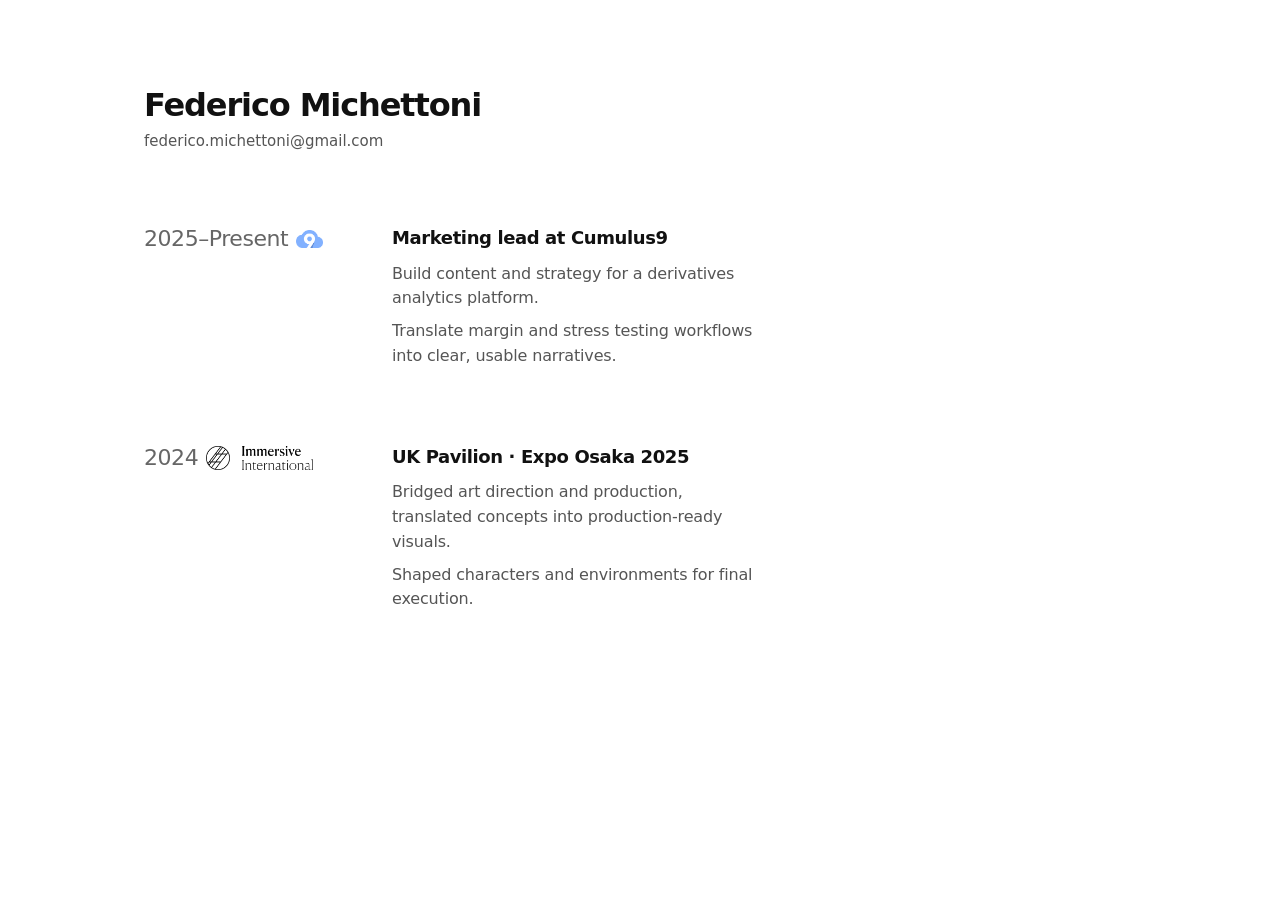
==== index.html @ 0cd0b29c "Wider hover preview; smaller dates (#666 22px); larger Immersive logo - Preview fills space from tim" ====
<!DOCTYPE html>
<html lang="en">
<head>
  <meta charset="UTF-8" />
  <meta name="viewport" content="width=device-width, initial-scale=1" />
  <meta name="description" content="Federico Michettoni — visual direction and production." />
  <title>Federico Michettoni</title>
  <link rel="stylesheet" href="css/home.css" />
</head>
<body>
  <div class="shell">
    <main class="layout page">
      <aside class="sidebar container" aria-label="Introduction and work">
        <header class="identity">
          <h1 class="name">Federico Michettoni</h1>
          <p class="identity-line">
            <a href="mailto:federico.michettoni@gmail.com">federico.michettoni@gmail.com</a>
          </p>
        </header>

        <nav class="role-list" id="roleList" aria-label="Selected work">
          <a
            class="timeline-row"
            href="cumulus9/"
            data-preview-type="video"
            data-preview-src="images/cumulus9 video.mp4"
          >
            <div class="timeline-meta" aria-hidden="true">
              <span class="timeline-date">2025–Present</span>
              <img src="images/CUMULUS9.png" alt="" />
            </div>
            <div class="timeline-content">
              <p class="role-title">Marketing lead at Cumulus9</p>
              <p class="role-desc">Build content and strategy for a derivatives analytics platform.</p>
              <p class="role-desc">Translate margin and stress testing workflows into clear, usable narratives.</p>
            </div>
          </a>

          <a
            class="timeline-row"
            href="osaka/"
            data-preview-type="video"
            data-preview-src="images/osaka 2025.mp4"
          >
            <div class="timeline-meta timeline-meta--immersive" aria-hidden="true">
              <span class="timeline-date">2024</span>
              <img src="images/IMMERSIVE.png" alt="Immersive" />
            </div>
            <div class="timeline-content">
              <p class="role-title">UK Pavilion · Expo Osaka 2025</p>
              <p class="role-desc">Bridged art direction and production, translated concepts into production-ready visuals.</p>
              <p class="role-desc">Shaped characters and environments for final execution.</p>
            </div>
          </a>
        </nav>
      </aside>

      <div class="preview-panel" id="previewPanel" aria-hidden="true">
        <div class="preview-inner" id="previewInner"></div>
      </div>
    </main>
  </div>

  <script src="js/home.js" defer></script>
</body>
</html>
---- css/home.css ----
:root {
  --text-body: #444;
  --text-primary: #111;
  --text-secondary: #555;
  --font-stack: -apple-system, system-ui, BlinkMacSystemFont, "Segoe UI", Roboto, Helvetica, Arial, sans-serif;
  /* Fixed meta column — same width every row so text column x-origin matches */
  --timeline-meta-w: 200px;
  --timeline-gap: 48px;
  --timeline-content-max: 560px;
  --timeline-block: calc(var(--timeline-meta-w) + var(--timeline-gap) + var(--timeline-content-max));
  --page-pad-left: 72px;
  --page-pad-right: 48px;
  --preview-gap: 24px;
}

*,
*::before,
*::after {
  box-sizing: border-box;
}

html {
  height: 100%;
  background: #fff;
}

body {
  margin: 0;
  min-height: 100%;
  font-family: var(--font-stack);
  font-size: 16px;
  line-height: 1.5;
  color: var(--text-body);
  background: #fff;
  -webkit-font-smoothing: antialiased;
}

a {
  color: inherit;
  text-decoration: none;
}

main.layout.page,
.layout.page,
.container {
  padding-left: var(--page-pad-left);
  padding-right: var(--page-pad-right);
}

.shell {
  min-height: 100vh;
  display: flex;
  flex-direction: column;
}

.layout {
  flex: 1;
  position: relative;
  min-height: 100vh;
  background: #fff;
  padding-top: clamp(40px, 7vw, 88px);
  padding-bottom: 56px;
}

.sidebar {
  width: var(--timeline-block);
  max-width: 100%;
  display: flex;
  flex-direction: column;
  align-items: stretch;
  position: relative;
  z-index: 1;
  background: #fff;
}

.identity {
  margin-bottom: clamp(48px, 8vh, 96px);
  max-width: var(--timeline-block);
}

.name {
  margin: 0 0 8px;
  font-size: clamp(1.55rem, 3.4vw, 2rem);
  font-weight: 600;
  letter-spacing: -0.035em;
  line-height: 1.1;
  color: var(--text-primary);
}

.identity-line {
  margin: 0;
  font-size: 15px;
  line-height: 1.4;
  font-weight: 400;
  color: var(--text-secondary);
}

.identity-line a {
  border-bottom: none;
}

.identity-line a:hover {
  opacity: 0.75;
}

.role-list {
  display: flex;
  flex-direction: column;
  gap: clamp(48px, 8vh, 88px);
  width: 100%;
  max-width: var(--timeline-block);
}

.timeline-row {
  display: grid;
  grid-template-columns: var(--timeline-meta-w) minmax(0, var(--timeline-content-max));
  column-gap: var(--timeline-gap);
  align-items: start;
  padding: 2px 0;
  color: inherit;
  width: 100%;
}

/* Prevent min-content blowout so column 1 stays exactly --timeline-meta-w */
.timeline-row > .timeline-meta,
.timeline-row > .timeline-content {
  min-width: 0;
}

.timeline-meta {
  display: flex;
  align-items: center;
  gap: 8px;
  font-size: 22px;
  line-height: 1.2;
  color: #666;
  font-weight: 400;
  width: 100%;
  max-width: var(--timeline-meta-w);
  overflow: hidden;
}

.timeline-meta img {
  height: 18px;
  width: auto;
  max-width: 72px;
  display: block;
  flex-shrink: 0;
  object-fit: contain;
  object-position: left center;
}

/* Slightly larger mark for horizontal / detailed Immersive asset */
.timeline-meta--immersive img {
  height: 24px;
  max-width: 120px;
}

.timeline-date {
  font-size: 1em;
  font-weight: 400;
  letter-spacing: -0.02em;
  color: inherit;
  white-space: nowrap;
  min-width: 0;
}

.timeline-content {
  max-width: var(--timeline-content-max);
  min-width: 0;
}

.timeline-content p {
  max-width: 36ch;
}

.role-title {
  margin: 0 0 12px;
  font-size: 18px;
  font-weight: 600;
  letter-spacing: -0.022em;
  line-height: 1.3;
  color: var(--text-primary);
}

.role-desc {
  margin: 0 0 8px;
  font-size: 16px;
  font-weight: 400;
  line-height: 1.55;
  letter-spacing: -0.01em;
  color: var(--text-secondary);
}

.role-desc:last-child {
  margin-bottom: 0;
}

.timeline-row:focus-visible {
  outline: 2px solid rgba(17, 17, 17, 0.2);
  outline-offset: 6px;
}

.preview-panel {
  position: fixed;
  top: 0;
  right: var(--page-pad-right);
  bottom: 0;
  left: calc(var(--page-pad-left) + var(--timeline-block) + var(--preview-gap));
  min-height: 0;
  background: #fff;
  overflow: hidden;
  pointer-events: none;
  z-index: 0;
}

.preview-inner {
  position: absolute;
  inset: 0;
  opacity: 0;
  transition: opacity 0.28s ease;
  pointer-events: none;
}

.preview-inner.is-visible {
  opacity: 1;
}

.preview-media {
  width: 100%;
  height: 100%;
  object-fit: cover;
  display: block;
  transform: scale(1.01);
  transition: transform 0.35s ease;
}

.preview-inner.is-visible .preview-media {
  transform: scale(1);
}

@media (max-width: 900px) {
  .preview-panel {
    position: relative;
    left: 0;
    right: 0;
    width: 100%;
    min-height: 220px;
    margin-top: 24px;
  }

  .layout {
    display: flex;
    flex-direction: column;
  }
}

@media (max-width: 767px) {
  main.layout.page,
  .layout.page,
  .container {
    padding-left: clamp(28px, 6vw, 48px);
    padding-right: clamp(20px, 5vw, 32px);
  }

  .sidebar {
    width: 100%;
  }

  .timeline-row {
    grid-template-columns: 1fr;
    row-gap: 14px;
  }

  .timeline-meta {
    width: 100%;
    max-width: 100%;
  }
}
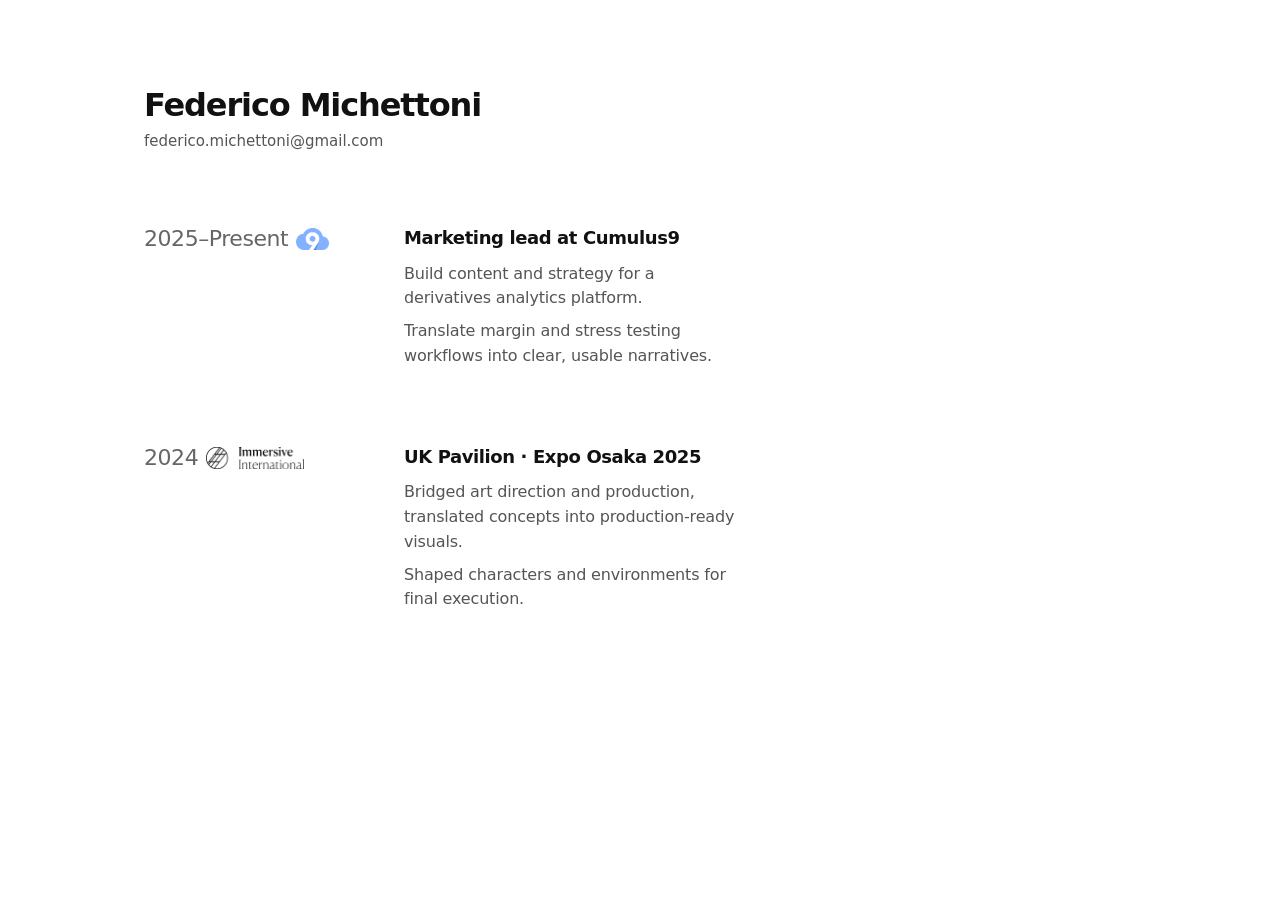
==== commit 5deaf2cc: "Bust cache for Cumulus9 hover preview video (?v=2) Bump ?v= when replacing the MP4 again so browsers" ====
--- a/index.html
+++ b/index.html
@@ -23,7 +23,7 @@
             class="timeline-row"
             href="cumulus9/"
             data-preview-type="video"
-            data-preview-src="images/cumulus9 video.mp4"
+            data-preview-src="images/cumulus9 video.mp4?v=2"
           >
             <div class="timeline-meta" aria-hidden="true">
               <span class="timeline-date">2025–Present</span>
--- a/css/home.css
+++ b/css/home.css
@@ -4,9 +4,10 @@
   --text-secondary: #555;
   --font-stack: -apple-system, system-ui, BlinkMacSystemFont, "Segoe UI", Roboto, Helvetica, Arial, sans-serif;
   /* Fixed meta column — same width every row so text column x-origin matches */
-  --timeline-meta-w: 200px;
-  --timeline-gap: 48px;
-  --timeline-content-max: 560px;
+  --timeline-meta-w: 220px;
+  --timeline-gap: 40px;
+  /* Narrower copy column → more horizontal space for the fixed preview strip */
+  --timeline-content-max: 460px;
   --timeline-block: calc(var(--timeline-meta-w) + var(--timeline-gap) + var(--timeline-content-max));
   --page-pad-left: 72px;
   --page-pad-right: 48px;
@@ -141,19 +142,21 @@
 }
 
 .timeline-meta img {
-  height: 18px;
+  height: 1em;
   width: auto;
-  max-width: 72px;
+  max-width: min(148px, 100%);
   display: block;
-  flex-shrink: 0;
+  flex-shrink: 1;
+  min-width: 0;
   object-fit: contain;
   object-position: left center;
 }
 
-/* Slightly larger mark for horizontal / detailed Immersive asset */
+/* Wordmark matches date cap height; column width + flex allow horizontal assets */
 .timeline-meta--immersive img {
-  height: 24px;
-  max-width: 120px;
+  height: 1em;
+  max-width: 100%;
+  flex-shrink: 1;
 }
 
 .timeline-date {
@@ -204,7 +207,8 @@
 .preview-panel {
   position: fixed;
   top: 0;
-  right: var(--page-pad-right);
+  /* Flush to viewport — page padding stays on the text column only */
+  right: 0;
   bottom: 0;
   left: calc(var(--page-pad-left) + var(--timeline-block) + var(--preview-gap));
   min-height: 0;
@@ -237,6 +241,52 @@
 
 .preview-inner.is-visible .preview-media {
   transform: scale(1);
+}
+
+/*
+ * Safari paints a corner “download” affordance on <video> outside normal control pseudos.
+ * Crop + slight zoom clips that region while keeping object-fit: cover framing acceptable.
+ */
+.preview-video-crop {
+  position: absolute;
+  /* Slight bleed past panel edges so cover + transforms don’t leave 1px gaps */
+  inset: -4px;
+  overflow: hidden;
+  pointer-events: none;
+}
+
+.preview-video-crop video {
+  width: 100%;
+  height: 100%;
+  object-fit: cover;
+  display: block;
+  transform: scale(1.22);
+  transform-origin: center center;
+  transition: transform 0.35s ease;
+  -webkit-appearance: none;
+  appearance: none;
+}
+
+.preview-inner.is-visible .preview-video-crop video {
+  /* ~11% inset each side — enough to clip Safari’s corner download badge */
+  transform: scale(1.14);
+}
+
+/* Strip browser video chrome where WebKit exposes it */
+.preview-panel .preview-video-crop video::-webkit-media-controls,
+.preview-panel .preview-video-crop video::-webkit-media-controls-enclosure,
+.preview-panel .preview-video-crop video::-webkit-media-controls-panel,
+.preview-panel .preview-video-crop video::-webkit-media-controls-overlay-play-button,
+.preview-panel .preview-video-crop video::-webkit-media-controls-start-playback-button,
+.preview-panel .preview-video-crop video::-webkit-media-controls-timeline,
+.preview-panel .preview-video-crop video::-webkit-media-controls-current-time-display,
+.preview-panel .preview-video-crop video::-webkit-media-controls-time-remaining-display,
+.preview-panel .preview-video-crop video::-webkit-media-controls-mute-button,
+.preview-panel .preview-video-crop video::-webkit-media-controls-toggle-closed-captions-button,
+.preview-panel .preview-video-crop video::-webkit-media-controls-volume-slider,
+.preview-panel .preview-video-crop video::-webkit-media-controls-fullscreen-button,
+.preview-panel .preview-video-crop video::-webkit-media-controls-wireless-playback-picker-button {
+  display: none !important;
 }
 
 @media (max-width: 900px) {
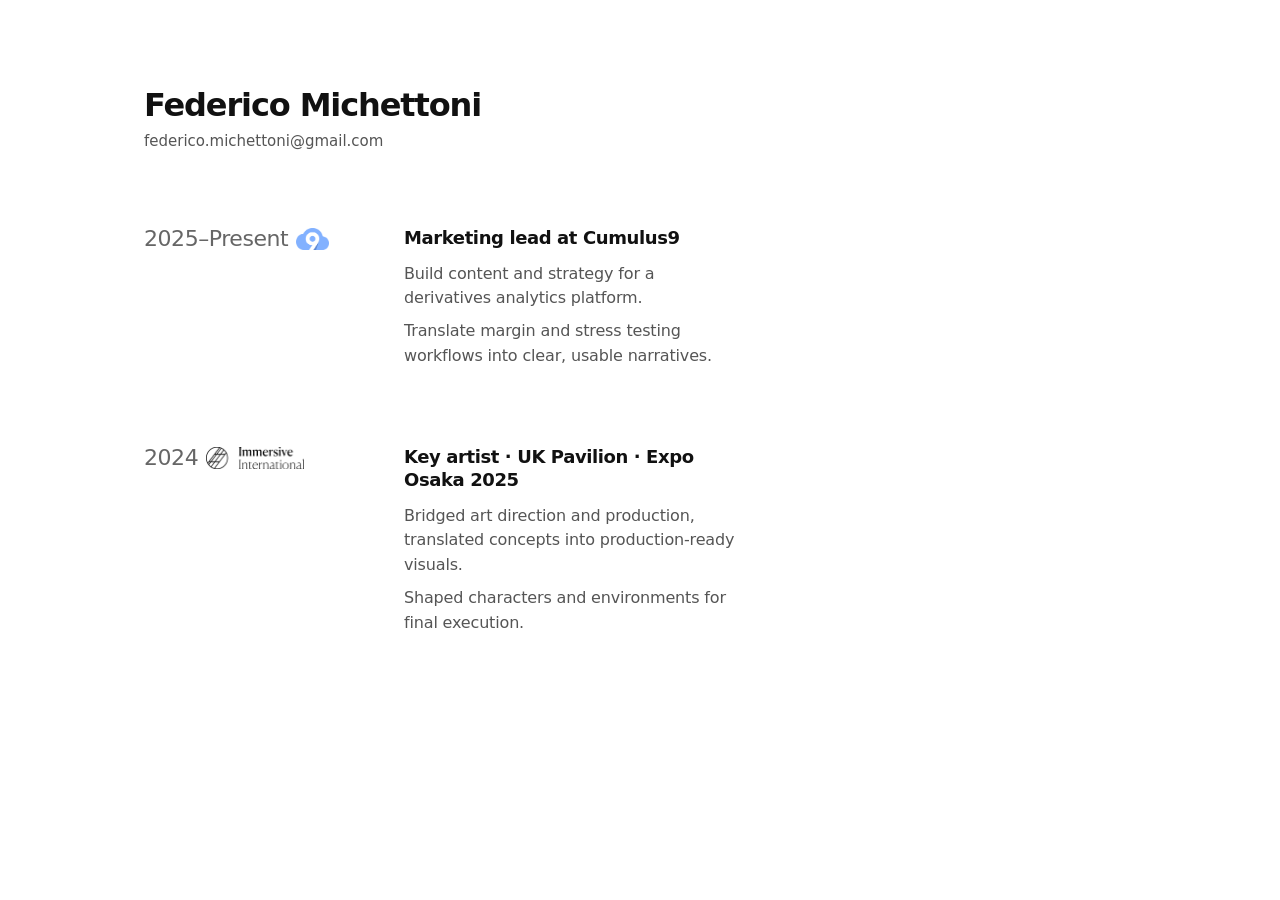
==== commit e408da6f: "Osaka role title: key artist for UK Pavilion · Expo Osaka 2025 Made-with: Cursor" ====
--- a/index.html
+++ b/index.html
@@ -23,7 +23,9 @@
             class="timeline-row"
             href="cumulus9/"
             data-preview-type="video"
-            data-preview-src="images/cumulus9 video.mp4?v=2"
+            data-preview-src="images/cumulus9-video.mp4?v=4"
+            data-preview-object-position="left"
+            data-preview-object-x="10"
           >
             <div class="timeline-meta" aria-hidden="true">
               <span class="timeline-date">2025–Present</span>
@@ -47,7 +49,7 @@
               <img src="images/IMMERSIVE.png" alt="Immersive" />
             </div>
             <div class="timeline-content">
-              <p class="role-title">UK Pavilion · Expo Osaka 2025</p>
+              <p class="role-title">Key artist · UK Pavilion · Expo Osaka 2025</p>
               <p class="role-desc">Bridged art direction and production, translated concepts into production-ready visuals.</p>
               <p class="role-desc">Shaped characters and environments for final execution.</p>
             </div>
--- a/css/home.css
+++ b/css/home.css
@@ -271,6 +271,8 @@
   /* ~11% inset each side — enough to clip Safari’s corner download badge */
   transform: scale(1.14);
 }
+
+/* focus-left: object-position / transform-origin set in home.js (data-preview-object-x, default 10%) */
 
 /* Strip browser video chrome where WebKit exposes it */
 .preview-panel .preview-video-crop video::-webkit-media-controls,
@@ -289,16 +291,14 @@
   display: none !important;
 }
 
+/* No home-page hover preview on touch / narrow viewports — video belongs on project pages */
+@media (max-width: 900px), (hover: none) {
+  .preview-panel {
+    display: none !important;
+  }
+}
+
 @media (max-width: 900px) {
-  .preview-panel {
-    position: relative;
-    left: 0;
-    right: 0;
-    width: 100%;
-    min-height: 220px;
-    margin-top: 24px;
-  }
-
   .layout {
     display: flex;
     flex-direction: column;
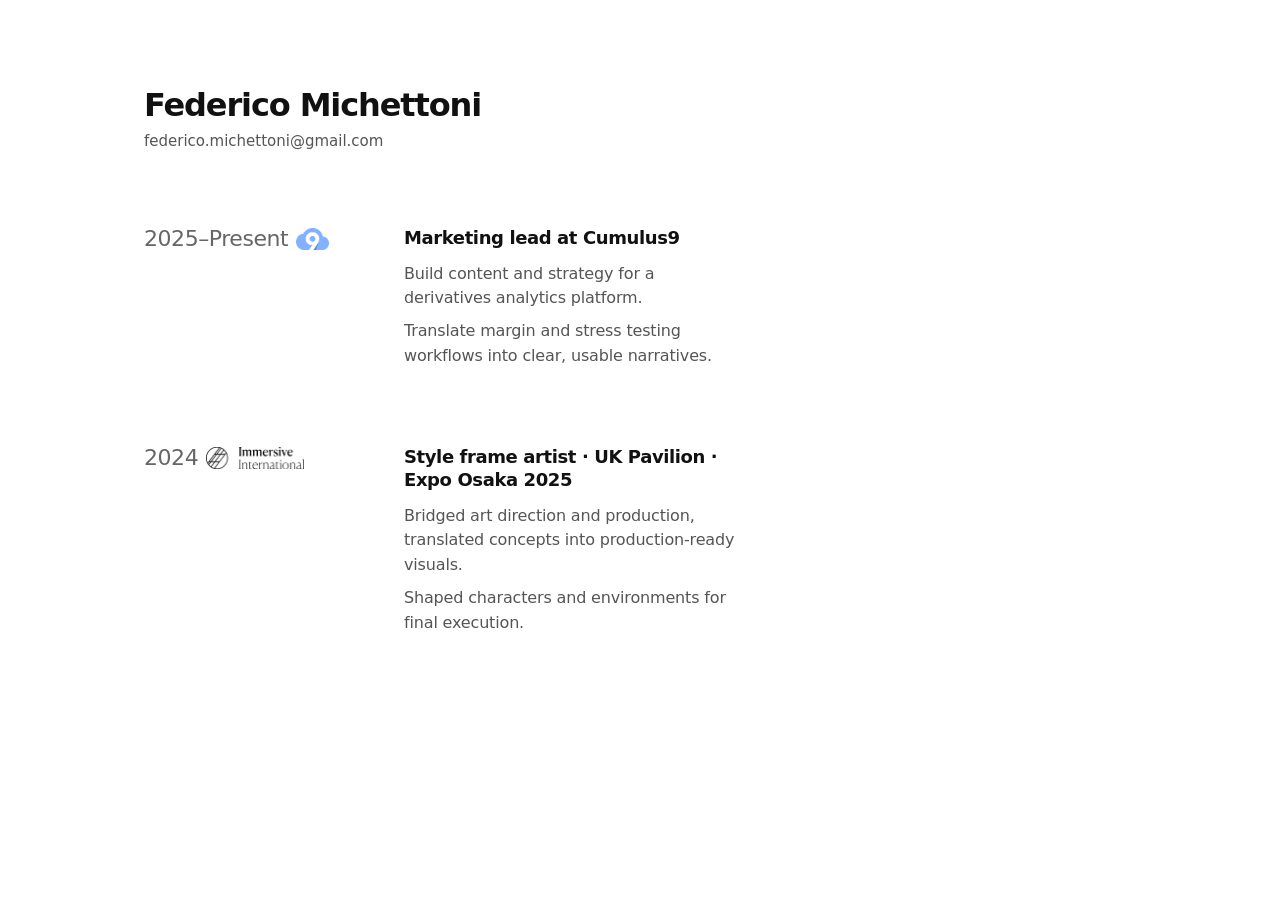
==== commit 2ed311ff: "Osaka title: Style frame artist · UK Pavilion · Expo Osaka 2025 Made-with: Cursor" ====
--- a/index.html
+++ b/index.html
@@ -49,7 +49,7 @@
               <img src="images/IMMERSIVE.png" alt="Immersive" />
             </div>
             <div class="timeline-content">
-              <p class="role-title">Key artist · UK Pavilion · Expo Osaka 2025</p>
+              <p class="role-title">Style frame artist · UK Pavilion · Expo Osaka 2025</p>
               <p class="role-desc">Bridged art direction and production, translated concepts into production-ready visuals.</p>
               <p class="role-desc">Shaped characters and environments for final execution.</p>
             </div>
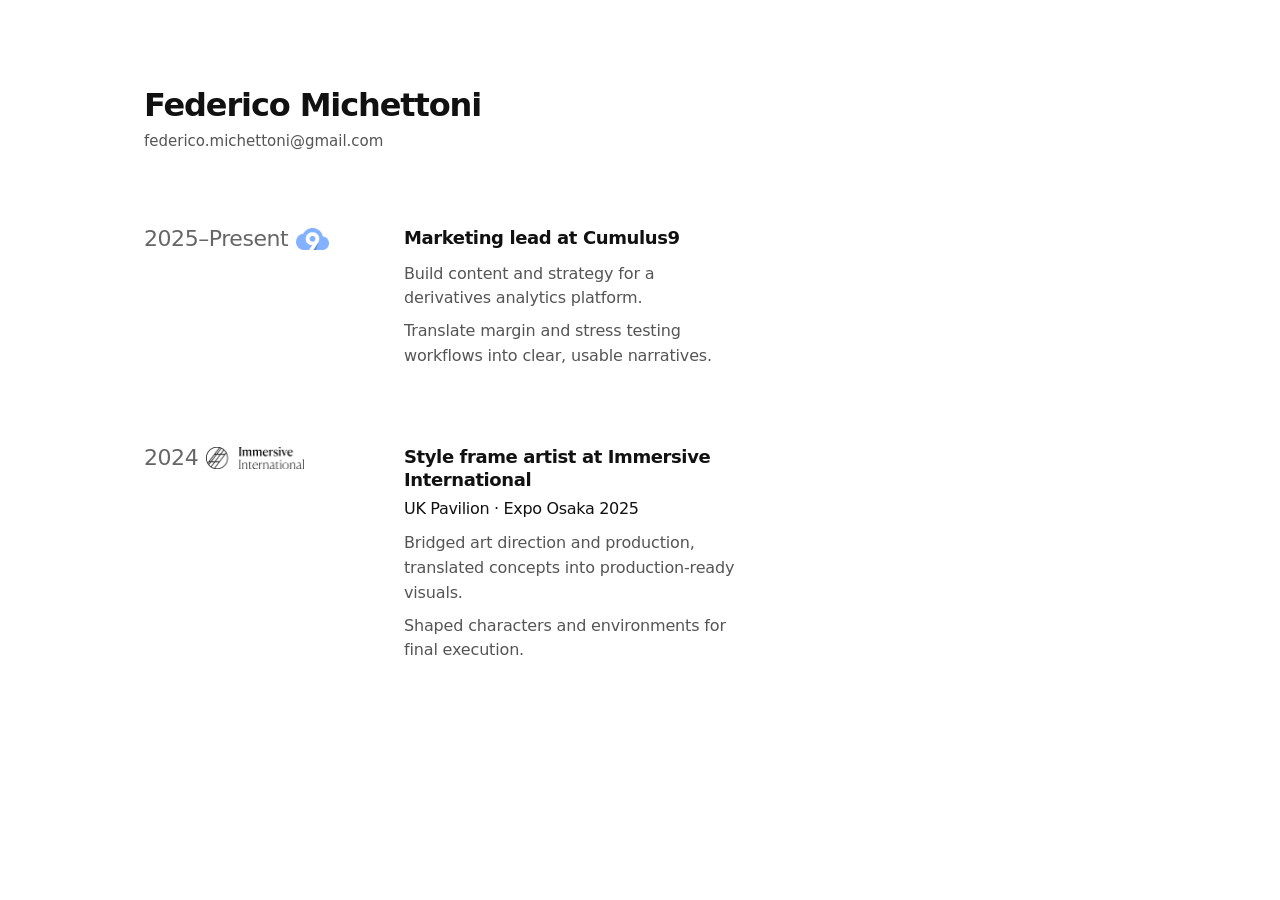
==== commit e3c629d0: "Home: Osaka role mirrors C9 — Style frame artist at Immersive + project line Made-with: Cursor" ====
--- a/index.html
+++ b/index.html
@@ -49,7 +49,8 @@
               <img src="images/IMMERSIVE.png" alt="Immersive" />
             </div>
             <div class="timeline-content">
-              <p class="role-title">Style frame artist · UK Pavilion · Expo Osaka 2025</p>
+              <p class="role-title">Style frame artist at Immersive International</p>
+              <p class="role-project">UK Pavilion · Expo Osaka 2025</p>
               <p class="role-desc">Bridged art direction and production, translated concepts into production-ready visuals.</p>
               <p class="role-desc">Shaped characters and environments for final execution.</p>
             </div>
--- a/css/home.css
+++ b/css/home.css
@@ -183,6 +183,16 @@
   font-weight: 600;
   letter-spacing: -0.022em;
   line-height: 1.3;
+  color: var(--text-primary);
+}
+
+/* Second line for project / venue (e.g. Osaka row under “Style frame artist at …”) */
+.role-project {
+  margin: -6px 0 12px;
+  font-size: 16px;
+  font-weight: 500;
+  letter-spacing: -0.02em;
+  line-height: 1.35;
   color: var(--text-primary);
 }
 
